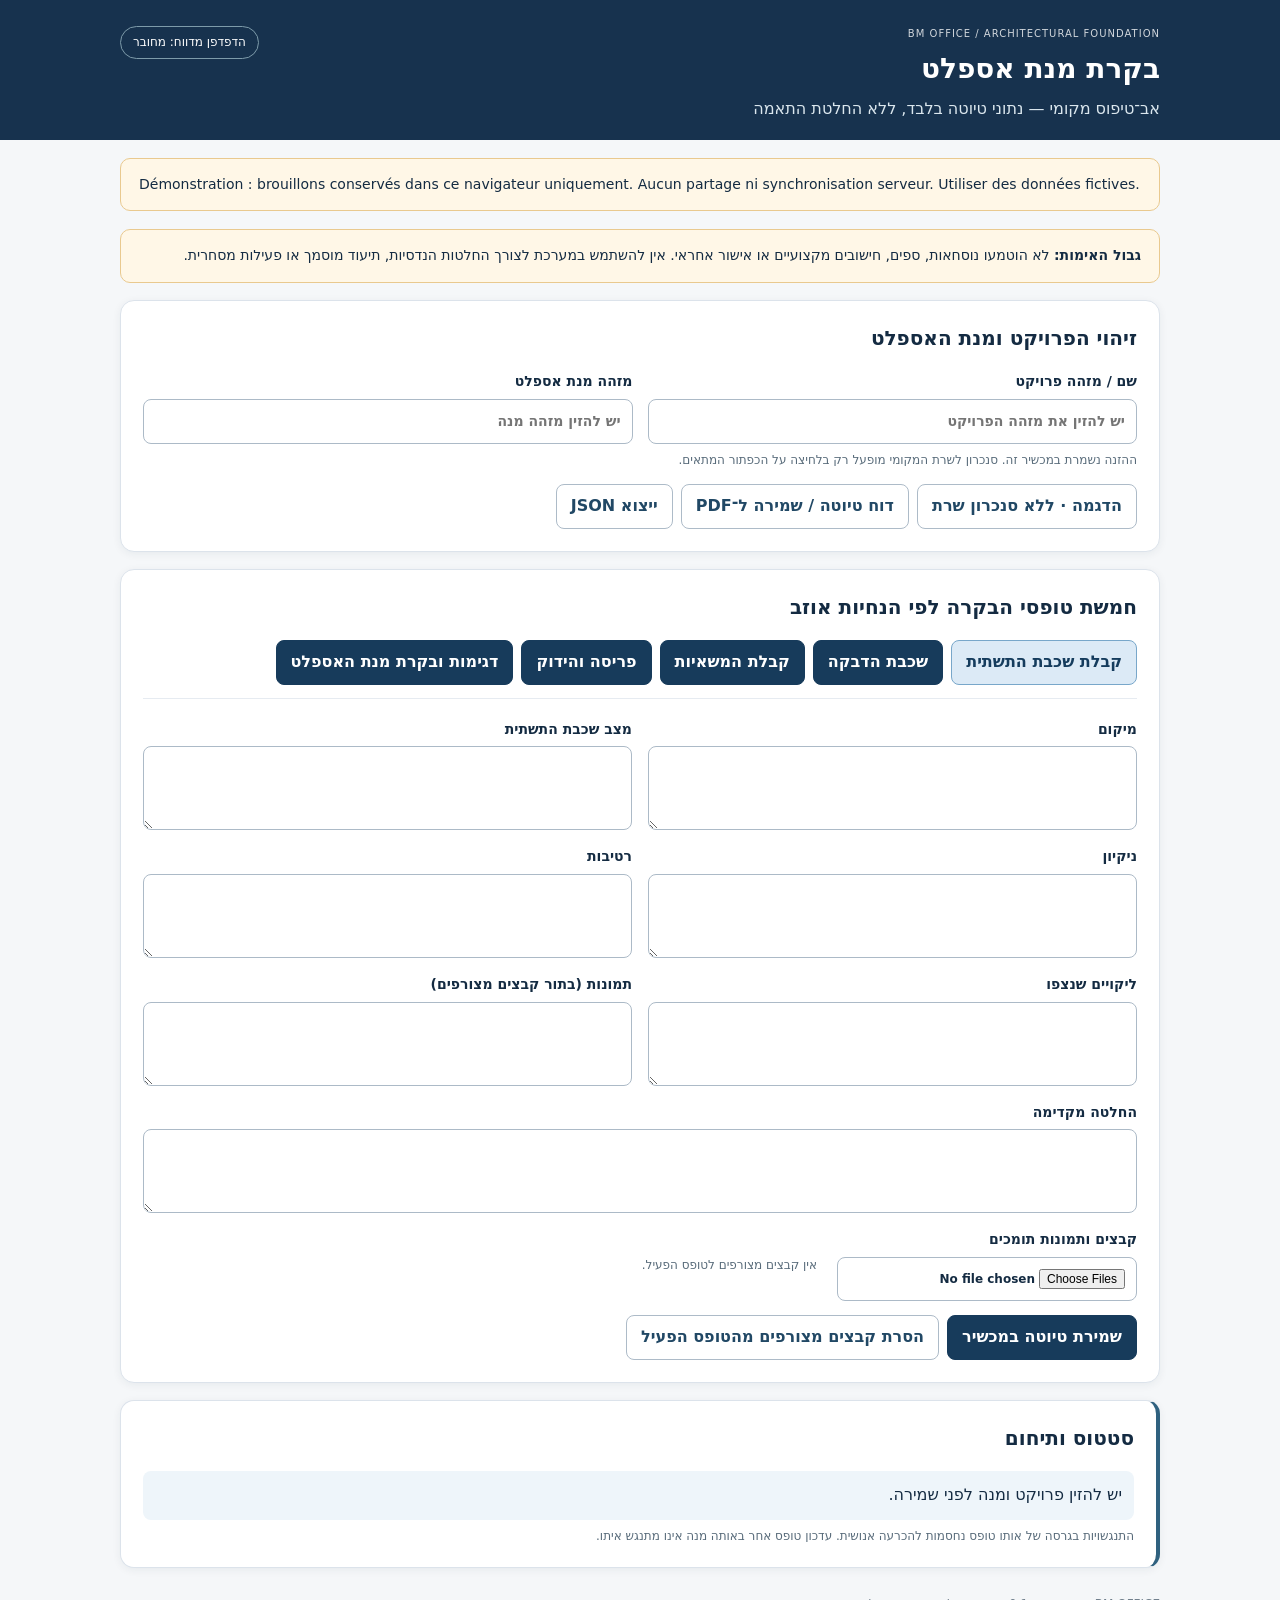
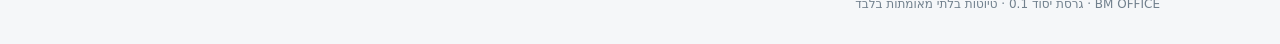
==== apps/web/public/index.html @ 11cb7349 "Publish portable BM OFFICE demo 1a7a5e425c297972" ====
<!doctype html>
<html lang="he" dir="rtl"><head>
  <meta charset="utf-8"><meta name="viewport" content="width=device-width,initial-scale=1">
  <meta name="theme-color" content="#17324e"><meta name="description" content="BM OFFICE — בסיס ניסויי לבקרת מנות אספלט">
  <link rel="manifest" href="./manifest.webmanifest"><link rel="icon" href="./icon.svg" type="image/svg+xml">
  <link rel="stylesheet" href="./style.css"><title>BM OFFICE — אב־טיפוס ארכיטקטוני</title>
</head><body>
<header><div class="wrap heading"><div><div class="eyebrow">BM OFFICE / ARCHITECTURAL FOUNDATION</div><h1>בקרת מנת אספלט</h1><p>אב־טיפוס מקומי — נתוני טיוטה בלבד, ללא החלטת התאמה</p></div><span class="tag" id="online-state">בדיקת חיבור…</span></div></header>
<main class="wrap">
<section class="notice" role="note"><strong>גבול האימות:</strong> לא הוטמעו נוסחאות, ספים, חישובים מקצועיים או אישור אחראי. אין להשתמש במערכת לצורך החלטות הנדסיות, תיעוד מוסמך או פעילות מסחרית.</section>
<section class="card" aria-labelledby="context-title">
  <h2 id="context-title">זיהוי הפרויקט ומנת האספלט</h2>
  <div class="row-fields"><label>שם / מזהה פרויקט<input id="project-name" maxlength="160" placeholder="יש להזין את מזהה הפרויקט"></label><label>מזהה מנת אספלט<input id="lot-id" maxlength="160" placeholder="יש להזין מזהה מנה"></label></div>
  <p class="hint">ההזנה נשמרת במכשיר זה. סנכרון לשרת המקומי מופעל רק בלחיצה על הכפתור המתאים.</p>
  <div class="toolbar"><button id="sync" type="button" class="secondary">סנכרון ידני</button><button id="report" type="button" class="secondary">דוח טיוטה / שמירה ל־PDF</button><button id="export" type="button" class="secondary">ייצוא JSON</button></div>
</section>
<section class="card" aria-labelledby="forms-title"><h2 id="forms-title">חמשת טופסי הבקרה לפי הנחיות אוזב</h2><div id="tabs" class="tabs" role="tablist" aria-label="טופסי בקרה"></div><form id="draft-form"><div id="fields" class="form-grid"></div>
<div class="row"><label class="file-label">קבצים ותמונות תומכים<input id="evidence" type="file" accept="image/png,image/jpeg,image/webp,application/pdf" multiple></label><span id="attachment-summary" class="hint"></span></div>
<div class="toolbar"><button type="submit">שמירת טיוטה במכשיר</button><button type="button" id="clear-files" class="secondary">הסרת קבצים מצורפים מהטופס הפעיל</button></div></form></section>
<section class="card status-card"><h2>סטטוס ותיחום</h2><div id="status" role="status" aria-live="polite">טרם נשמרו נתונים.</div><p class="hint">התנגשויות בגרסה של אותו טופס נחסמות להכרעה אנושית. עדכון טופס אחר באותה מנה אינו מתנגש איתו.</p></section>
</main><footer class="wrap">BM OFFICE · גרסת יסוד 0.1 · טיוטות בלתי מאומתות בלבד</footer>
<script src="./runtime-config.js"></script><script type="module" src="./app.mjs"></script></body></html>
---- apps/web/public/style.css ----
:root{font-family:system-ui,-apple-system,'Segoe UI',Arial,sans-serif;color:#142b42;background:#f5f7f9;line-height:1.55}*{box-sizing:border-box}body{margin:0}header{background:#17324e;color:white;padding:26px 0 18px}.wrap{width:min(1040px,calc(100% - 30px));margin:0 auto}.heading{display:flex;justify-content:space-between;align-items:flex-start;gap:20px}.eyebrow{font-size:10px;letter-spacing:.1em;opacity:.8}h1{margin:5px 0;font-size:28px}h2{font-size:20px;margin:0 0 17px}p{margin:7px 0 0}header p{color:#dbe7ee}.tag{display:inline-block;padding:6px 12px;border:1px solid #7d9baa;border-radius:30px;white-space:nowrap;font-size:12px}.card{background:#fff;border:1px solid #dce3eb;border-radius:14px;padding:22px;margin:17px 0;box-shadow:0 2px 8px #102c4710}.notice{padding:15px 18px;background:#fff7e7;border:1px solid #e9c98f;border-radius:10px;margin-top:18px;font-size:14px}.row-fields{display:grid;grid-template-columns:1fr 1fr;gap:15px}.row{display:flex;align-items:center;gap:20px;margin-top:16px;flex-wrap:wrap}label{font-weight:600;font-size:14px;display:block}label input,label textarea{font:inherit;display:block;margin-top:6px;padding:11px;border:1px solid #acbac7;border-radius:8px;width:100%;background:white;color:#142b42}input:focus,textarea:focus,button:focus-visible{outline:2px solid #3574b4;outline-offset:2px}textarea{resize:vertical;min-height:84px}.tabs{display:flex;flex-wrap:wrap;gap:8px;padding-bottom:13px;border-bottom:1px solid #e6ebf1;margin-bottom:20px}button{font:inherit;cursor:pointer;background:#173b5b;color:white;border:1px solid #173b5b;border-radius:8px;padding:9px 14px;font-weight:650}button.secondary{background:white;color:#214865;border-color:#adbbc8}button:hover{filter:brightness(.95)}button.active{background:#dceaf6;color:#153c5d;border-color:#78a7ca}.toolbar{display:flex;flex-wrap:wrap;gap:8px;margin-top:14px}.form-grid{display:grid;grid-template-columns:1fr 1fr;gap:16px}.form-grid label:last-child:nth-child(odd){grid-column:1/-1}.hint{color:#586b7a;font-size:12px;font-weight:400}.status-card{border-right:4px solid #2f617f}#status{background:#eef5fa;padding:12px;border-radius:8px;white-space:pre-wrap;overflow-wrap:anywhere}input[type=file]{font-size:12px;max-width:300px}footer{color:#71808d;font-size:12px;padding:10px 0 30px}@media(max-width:650px){h1{font-size:23px}.card{padding:16px}.row-fields,.form-grid{grid-template-columns:1fr}.heading{flex-wrap:wrap}.tabs{display:grid;grid-template-columns:1fr 1fr}.tabs button{font-size:12px;padding:9px 5px}}
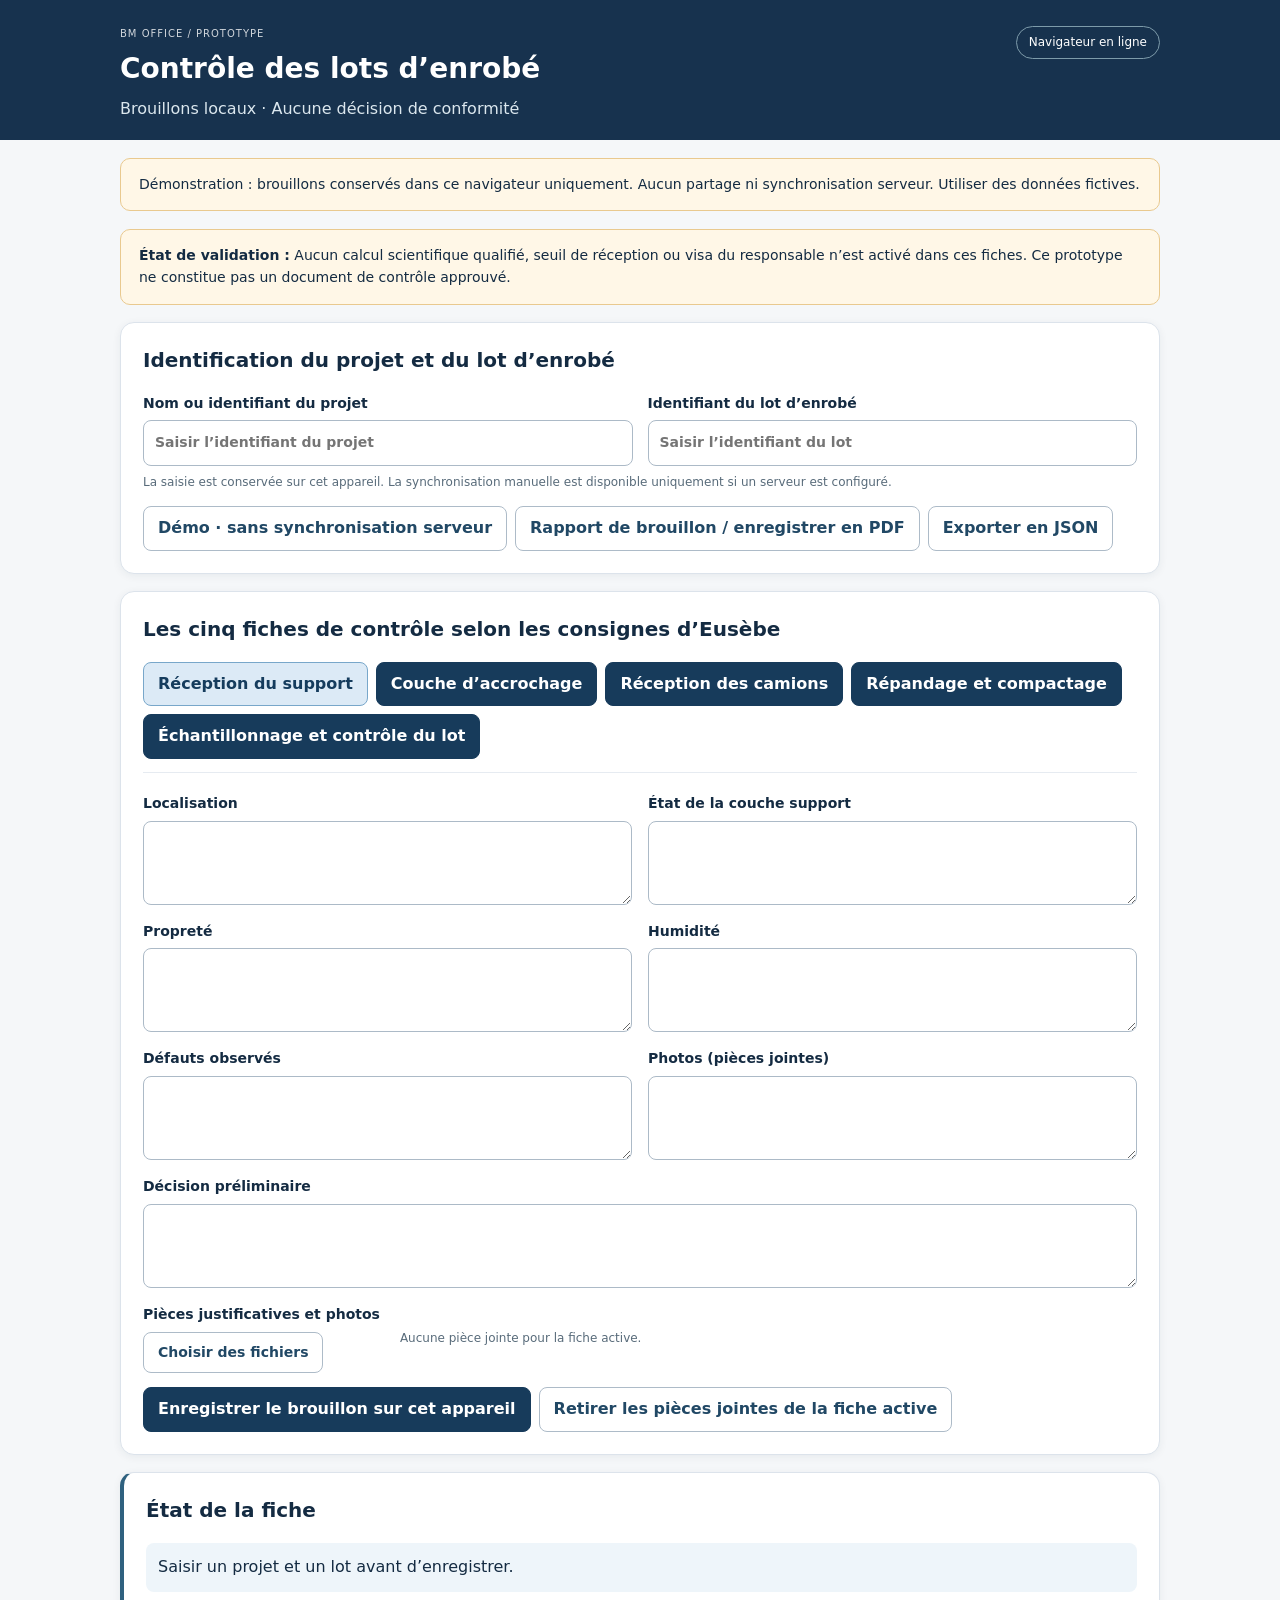
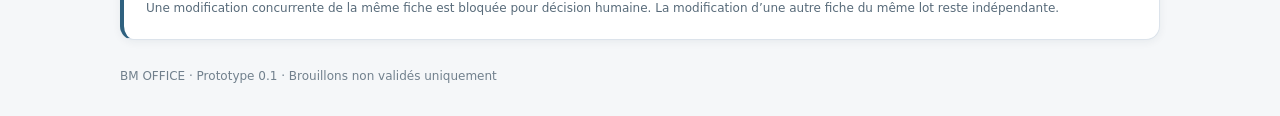
==== commit 47125519: "Publish portable BM OFFICE demo 8211a38b52db07e5" ====
--- a/apps/web/public/index.html
+++ b/apps/web/public/index.html
@@ -1,22 +1,22 @@
 <!doctype html>
-<html lang="he" dir="rtl"><head>
+<html lang="fr" dir="ltr"><head>
   <meta charset="utf-8"><meta name="viewport" content="width=device-width,initial-scale=1">
-  <meta name="theme-color" content="#17324e"><meta name="description" content="BM OFFICE — בסיס ניסויי לבקרת מנות אספלט">
+  <meta name="theme-color" content="#17324e"><meta name="description" content="BM OFFICE — prototype de contrôle des lots d’enrobé">
   <link rel="manifest" href="./manifest.webmanifest"><link rel="icon" href="./icon.svg" type="image/svg+xml">
-  <link rel="stylesheet" href="./style.css"><title>BM OFFICE — אב־טיפוס ארכיטקטוני</title>
+  <link rel="stylesheet" href="./style.css"><title>BM OFFICE — Fiches de contrôle et rapports</title>
 </head><body>
-<header><div class="wrap heading"><div><div class="eyebrow">BM OFFICE / ARCHITECTURAL FOUNDATION</div><h1>בקרת מנת אספלט</h1><p>אב־טיפוס מקומי — נתוני טיוטה בלבד, ללא החלטת התאמה</p></div><span class="tag" id="online-state">בדיקת חיבור…</span></div></header>
+<header><div class="wrap heading"><div><div class="eyebrow">BM OFFICE / PROTOTYPE</div><h1>Contrôle des lots d’enrobé</h1><p>Brouillons locaux · Aucune décision de conformité</p></div><span class="tag" id="online-state">Vérification de la connexion…</span></div></header>
 <main class="wrap">
-<section class="notice" role="note"><strong>גבול האימות:</strong> לא הוטמעו נוסחאות, ספים, חישובים מקצועיים או אישור אחראי. אין להשתמש במערכת לצורך החלטות הנדסיות, תיעוד מוסמך או פעילות מסחרית.</section>
+<section class="notice" role="note"><strong>État de validation :</strong> Aucun calcul scientifique qualifié, seuil de réception ou visa du responsable n’est activé dans ces fiches. Ce prototype ne constitue pas un document de contrôle approuvé.</section>
 <section class="card" aria-labelledby="context-title">
-  <h2 id="context-title">זיהוי הפרויקט ומנת האספלט</h2>
-  <div class="row-fields"><label>שם / מזהה פרויקט<input id="project-name" maxlength="160" placeholder="יש להזין את מזהה הפרויקט"></label><label>מזהה מנת אספלט<input id="lot-id" maxlength="160" placeholder="יש להזין מזהה מנה"></label></div>
-  <p class="hint">ההזנה נשמרת במכשיר זה. סנכרון לשרת המקומי מופעל רק בלחיצה על הכפתור המתאים.</p>
-  <div class="toolbar"><button id="sync" type="button" class="secondary">סנכרון ידני</button><button id="report" type="button" class="secondary">דוח טיוטה / שמירה ל־PDF</button><button id="export" type="button" class="secondary">ייצוא JSON</button></div>
+  <h2 id="context-title">Identification du projet et du lot d’enrobé</h2>
+  <div class="row-fields"><label>Nom ou identifiant du projet<input id="project-name" maxlength="160" placeholder="Saisir l’identifiant du projet"></label><label>Identifiant du lot d’enrobé<input id="lot-id" maxlength="160" placeholder="Saisir l’identifiant du lot"></label></div>
+  <p class="hint">La saisie est conservée sur cet appareil. La synchronisation manuelle est disponible uniquement si un serveur est configuré.</p>
+  <div class="toolbar"><button id="sync" type="button" class="secondary">Synchronisation manuelle</button><button id="report" type="button" class="secondary">Rapport de brouillon / enregistrer en PDF</button><button id="export" type="button" class="secondary">Exporter en JSON</button></div>
 </section>
-<section class="card" aria-labelledby="forms-title"><h2 id="forms-title">חמשת טופסי הבקרה לפי הנחיות אוזב</h2><div id="tabs" class="tabs" role="tablist" aria-label="טופסי בקרה"></div><form id="draft-form"><div id="fields" class="form-grid"></div>
-<div class="row"><label class="file-label">קבצים ותמונות תומכים<input id="evidence" type="file" accept="image/png,image/jpeg,image/webp,application/pdf" multiple></label><span id="attachment-summary" class="hint"></span></div>
-<div class="toolbar"><button type="submit">שמירת טיוטה במכשיר</button><button type="button" id="clear-files" class="secondary">הסרת קבצים מצורפים מהטופס הפעיל</button></div></form></section>
-<section class="card status-card"><h2>סטטוס ותיחום</h2><div id="status" role="status" aria-live="polite">טרם נשמרו נתונים.</div><p class="hint">התנגשויות בגרסה של אותו טופס נחסמות להכרעה אנושית. עדכון טופס אחר באותה מנה אינו מתנגש איתו.</p></section>
-</main><footer class="wrap">BM OFFICE · גרסת יסוד 0.1 · טיוטות בלתי מאומתות בלבד</footer>
+<section class="card" aria-labelledby="forms-title"><h2 id="forms-title">Les cinq fiches de contrôle selon les consignes d’Eusèbe</h2><div id="tabs" class="tabs" role="tablist" aria-label="Fiches de contrôle"></div><form id="draft-form"><div id="fields" class="form-grid"></div>
+<div class="row"><label class="file-label">Pièces justificatives et photos<span class="file-picker">Choisir des fichiers</span><input id="evidence" type="file" aria-label="Choisir des pièces justificatives et des photos" accept="image/png,image/jpeg,image/webp,application/pdf" multiple></label><span id="attachment-summary" class="hint"></span></div>
+<div class="toolbar"><button type="submit">Enregistrer le brouillon sur cet appareil</button><button type="button" id="clear-files" class="secondary">Retirer les pièces jointes de la fiche active</button></div></form></section>
+<section class="card status-card"><h2>État de la fiche</h2><div id="status" role="status" aria-live="polite">Aucune donnée enregistrée.</div><p class="hint">Une modification concurrente de la même fiche est bloquée pour décision humaine. La modification d’une autre fiche du même lot reste indépendante.</p></section>
+</main><footer class="wrap">BM OFFICE · Prototype 0.1 · Brouillons non validés uniquement</footer>
 <script src="./runtime-config.js"></script><script type="module" src="./app.mjs"></script></body></html>
--- a/apps/web/public/style.css
+++ b/apps/web/public/style.css
@@ -1 +1,3 @@
-:root{font-family:system-ui,-apple-system,'Segoe UI',Arial,sans-serif;color:#142b42;background:#f5f7f9;line-height:1.55}*{box-sizing:border-box}body{margin:0}header{background:#17324e;color:white;padding:26px 0 18px}.wrap{width:min(1040px,calc(100% - 30px));margin:0 auto}.heading{display:flex;justify-content:space-between;align-items:flex-start;gap:20px}.eyebrow{font-size:10px;letter-spacing:.1em;opacity:.8}h1{margin:5px 0;font-size:28px}h2{font-size:20px;margin:0 0 17px}p{margin:7px 0 0}header p{color:#dbe7ee}.tag{display:inline-block;padding:6px 12px;border:1px solid #7d9baa;border-radius:30px;white-space:nowrap;font-size:12px}.card{background:#fff;border:1px solid #dce3eb;border-radius:14px;padding:22px;margin:17px 0;box-shadow:0 2px 8px #102c4710}.notice{padding:15px 18px;background:#fff7e7;border:1px solid #e9c98f;border-radius:10px;margin-top:18px;font-size:14px}.row-fields{display:grid;grid-template-columns:1fr 1fr;gap:15px}.row{display:flex;align-items:center;gap:20px;margin-top:16px;flex-wrap:wrap}label{font-weight:600;font-size:14px;display:block}label input,label textarea{font:inherit;display:block;margin-top:6px;padding:11px;border:1px solid #acbac7;border-radius:8px;width:100%;background:white;color:#142b42}input:focus,textarea:focus,button:focus-visible{outline:2px solid #3574b4;outline-offset:2px}textarea{resize:vertical;min-height:84px}.tabs{display:flex;flex-wrap:wrap;gap:8px;padding-bottom:13px;border-bottom:1px solid #e6ebf1;margin-bottom:20px}button{font:inherit;cursor:pointer;background:#173b5b;color:white;border:1px solid #173b5b;border-radius:8px;padding:9px 14px;font-weight:650}button.secondary{background:white;color:#214865;border-color:#adbbc8}button:hover{filter:brightness(.95)}button.active{background:#dceaf6;color:#153c5d;border-color:#78a7ca}.toolbar{display:flex;flex-wrap:wrap;gap:8px;margin-top:14px}.form-grid{display:grid;grid-template-columns:1fr 1fr;gap:16px}.form-grid label:last-child:nth-child(odd){grid-column:1/-1}.hint{color:#586b7a;font-size:12px;font-weight:400}.status-card{border-right:4px solid #2f617f}#status{background:#eef5fa;padding:12px;border-radius:8px;white-space:pre-wrap;overflow-wrap:anywhere}input[type=file]{font-size:12px;max-width:300px}footer{color:#71808d;font-size:12px;padding:10px 0 30px}@media(max-width:650px){h1{font-size:23px}.card{padding:16px}.row-fields,.form-grid{grid-template-columns:1fr}.heading{flex-wrap:wrap}.tabs{display:grid;grid-template-columns:1fr 1fr}.tabs button{font-size:12px;padding:9px 5px}}
+:root{font-family:system-ui,-apple-system,'Segoe UI',Arial,sans-serif;color:#142b42;background:#f5f7f9;line-height:1.55}*{box-sizing:border-box}body{margin:0}header{background:#17324e;color:white;padding:26px 0 18px}.wrap{width:min(1040px,calc(100% - 30px));margin:0 auto}.heading{display:flex;justify-content:space-between;align-items:flex-start;gap:20px}.eyebrow{font-size:10px;letter-spacing:.1em;opacity:.8}h1{margin:5px 0;font-size:28px}h2{font-size:20px;margin:0 0 17px}p{margin:7px 0 0}header p{color:#dbe7ee}.tag{display:inline-block;padding:6px 12px;border:1px solid #7d9baa;border-radius:30px;white-space:nowrap;font-size:12px}.card{background:#fff;border:1px solid #dce3eb;border-radius:14px;padding:22px;margin:17px 0;box-shadow:0 2px 8px #102c4710}.notice{padding:15px 18px;background:#fff7e7;border:1px solid #e9c98f;border-radius:10px;margin-top:18px;font-size:14px}.row-fields{display:grid;grid-template-columns:1fr 1fr;gap:15px}.row{display:flex;align-items:center;gap:20px;margin-top:16px;flex-wrap:wrap}label{font-weight:600;font-size:14px;display:block}label input,label textarea{font:inherit;display:block;margin-top:6px;padding:11px;border:1px solid #acbac7;border-radius:8px;width:100%;background:white;color:#142b42}input:focus,textarea:focus,button:focus-visible{outline:2px solid #3574b4;outline-offset:2px}textarea{resize:vertical;min-height:84px}.tabs{display:flex;flex-wrap:wrap;gap:8px;padding-bottom:13px;border-bottom:1px solid #e6ebf1;margin-bottom:20px}button{font:inherit;cursor:pointer;background:#173b5b;color:white;border:1px solid #173b5b;border-radius:8px;padding:9px 14px;font-weight:650}button.secondary{background:white;color:#214865;border-color:#adbbc8}button:hover{filter:brightness(.95)}button.active{background:#dceaf6;color:#153c5d;border-color:#78a7ca}.toolbar{display:flex;flex-wrap:wrap;gap:8px;margin-top:14px}.form-grid{display:grid;grid-template-columns:1fr 1fr;gap:16px}.form-grid label:last-child:nth-child(odd){grid-column:1/-1}.hint{color:#586b7a;font-size:12px;font-weight:400}.status-card{border-inline-start:4px solid #2f617f}#status{background:#eef5fa;padding:12px;border-radius:8px;white-space:pre-wrap;overflow-wrap:anywhere}input[type=file]{font-size:12px;max-width:300px}footer{color:#71808d;font-size:12px;padding:10px 0 30px}@media(max-width:650px){h1{font-size:23px}.card{padding:16px}.row-fields,.form-grid{grid-template-columns:1fr}.heading{flex-wrap:wrap}.tabs{display:grid;grid-template-columns:1fr 1fr}.tabs button{font-size:12px;padding:9px 5px}}
+
+.file-label{position:relative}.file-picker{display:block;width:max-content;max-width:100%;margin-top:6px;padding:9px 14px;border:1px solid #adbbc8;border-radius:8px;background:#fff;color:#214865}.file-label input[type=file]{position:absolute;inset:0;opacity:0;width:100%;height:100%;max-width:none;margin:0;padding:0;cursor:pointer}.file-label:focus-within .file-picker{outline:2px solid #3574b4;outline-offset:2px}
